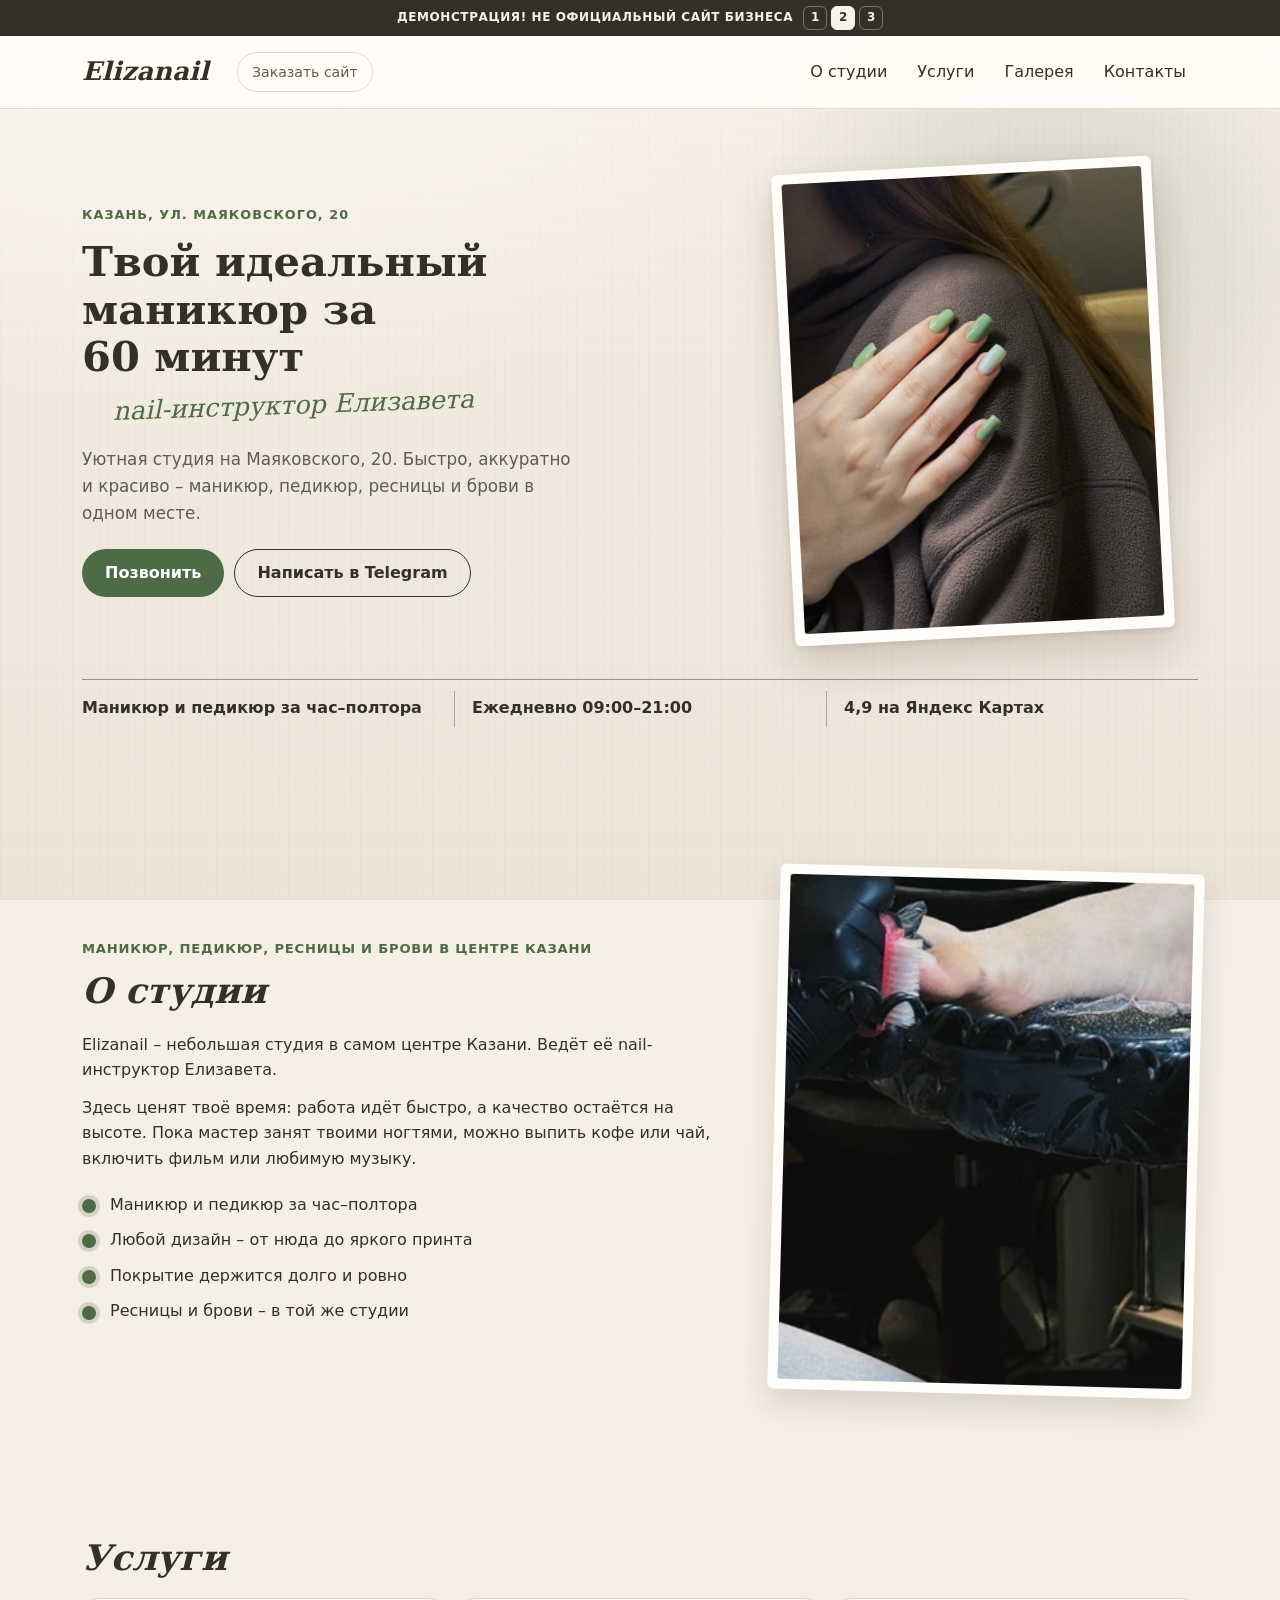
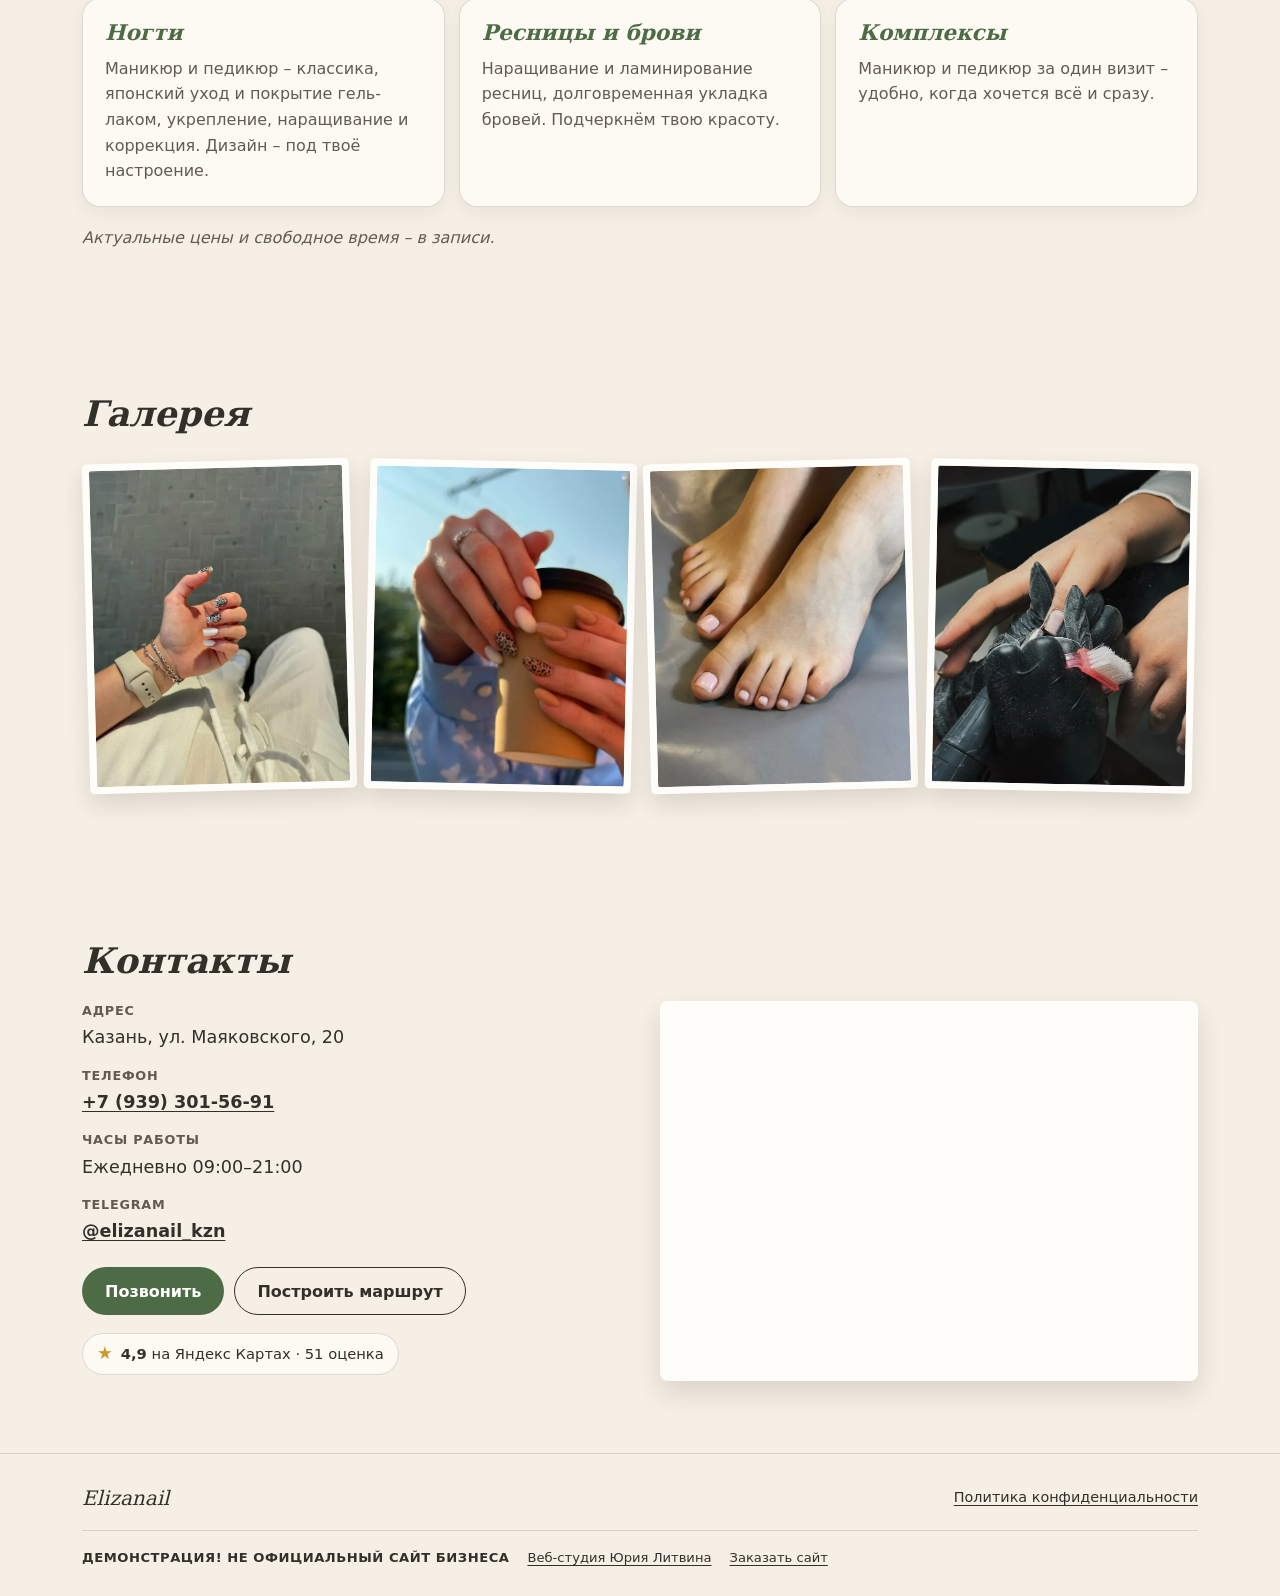
==== v2/index.html @ 74516c55 "Demo site" ====
<!DOCTYPE html>
<html lang="ru">
<head>
<meta charset="utf-8">
<meta name="viewport" content="width=device-width, initial-scale=1.0">
<meta name="robots" content="noindex, nofollow">
<title>Маникюр и педикюр в центре Казани – Elizanail</title>
<meta name="description"
  content="Elizanail – уютная студия в центре Казани на ул. Маяковского, 20: маникюр, педикюр, ресницы и брови. Быстро, аккуратно и красиво.">
<meta name="theme-color" content="#33302a">

<link rel="icon" sizes="any" href="../logos/favicon.ico">
<link rel="icon" type="image/png" sizes="32x32" href="../logos/favicon-32x32.png">
<link rel="apple-touch-icon" sizes="180x180" href="../logos/apple-touch-icon.png">
<link rel="preload" as="image" href="../images/work-manicure-sage-green.webp" type="image/webp">
<link rel="stylesheet" href="../css/fonts.css">
<link rel="stylesheet" href="../css/styles.css">
<link rel="stylesheet" href="../css/board.css">
</head>
<body class="board theme-sage">
<div class="board-glow" aria-hidden="true"></div>
<a class="skip-link" href="#main">К содержанию</a>

<div class="site-chrome">
  <div class="demo-strip">
    <p class="demo-phrase">ДЕМОНСТРАЦИЯ! НЕ ОФИЦИАЛЬНЫЙ САЙТ БИЗНЕСА</p>
    <nav class="variant-switch" aria-label="Варианты дизайна">
      <a href="../index.html" aria-label="Вариант 1">1</a>
      <a href="index.html" aria-current="page" aria-label="Вариант 2">2</a>
      <a href="../v3/index.html" aria-label="Вариант 3">3</a>
    </nav>
  </div>
  <header class="site-header">
    <div class="container header-row">
      <a class="brand" href="#top">Elizanail</a>
      <a class="order-link" href="https://litviniuv.ru/webstudio/order/?c=x4qm">Заказать сайт</a>
      <nav class="desk-nav" aria-label="Разделы">
        <ul>
          <li><a href="#about">О студии</a></li>
          <li><a href="#services">Услуги</a></li>
          <li><a href="#gallery">Галерея</a></li>
          <li><a href="#contacts">Контакты</a></li>
        </ul>
      </nav>
      <button class="menu-btn" type="button" aria-expanded="false" aria-controls="site-menu">Меню</button>
    </div>
  </header>
</div>

<div id="site-menu" class="site-menu" hidden>
  <nav class="menu-nav" aria-label="Меню">
    <ul>
      <li><a href="#about">О студии</a></li>
      <li><a href="#services">Услуги</a></li>
      <li><a href="#gallery">Галерея</a></li>
      <li><a href="#contacts">Контакты</a></li>
      <li><a class="menu-order" href="https://litviniuv.ru/webstudio/order/?c=x4qm">Заказать сайт</a></li>
    </ul>
  </nav>
  <div class="menu-contacts">
    <p>Казань, ул. Маяковского, 20</p>
    <p><a href="tel:+79393015691">+7 (939) 301-56-91</a></p>
  </div>
</div>

<main id="main">
  <section class="b-hero" id="top" aria-labelledby="hero-title">
    <div class="container b-hero-grid">
      <div class="b-hero-text">
        <p class="b-brow">Казань, ул. Маяковского, 20</p>
        <h1 id="hero-title">Твой идеальный маникюр за 60&nbsp;минут</h1>
        <p class="b-sign">nail-инструктор Елизавета</p>
        <p class="b-line">Уютная студия на Маяковского, 20. Быстро, аккуратно и красиво – маникюр, педикюр, ресницы и брови в одном месте.</p>
        <div class="hero-cta">
          <a class="btn btn-primary" href="tel:+79393015691">Позвонить</a>
          <a class="btn btn-ghost" href="https://t.me/elizanail_kzn" rel="noopener">Написать в Telegram</a>
        </div>
      </div>
      <figure class="b-photo">
        <div class="b-photo-tilt">
          <img src="../images/work-manicure-sage-green.webp" width="820" height="1021" alt="Маникюр гель-лаком шалфейно-зелёного цвета с одним перламутровым ногтем" fetchpriority="high">
        </div>
      </figure>
      <ul class="b-facts">
        <li>Маникюр и педикюр за час–полтора</li>
        <li>Ежедневно 09:00–21:00</li>
        <li>4,9 на Яндекс Картах</li>
      </ul>
    </div>
  </section>

  <section class="section about" id="about" aria-labelledby="about-title">
    <div class="container about-grid">
      <div class="about-text">
        <p class="kicker">Маникюр, педикюр, ресницы и брови в центре Казани</p>
        <h2 id="about-title">О студии</h2>
        <p>Elizanail – небольшая студия в самом центре Казани. Ведёт её nail-инструктор Елизавета.</p>
        <p>Здесь ценят твоё время: работа идёт быстро, а качество остаётся на высоте. Пока мастер занят твоими ногтями, можно выпить кофе или чай, включить фильм или любимую музыку.</p>
        <ul class="ticks">
          <li>Маникюр и педикюр за час–полтора</li>
          <li>Любой дизайн – от нюда до яркого принта</li>
          <li>Покрытие держится долго и ровно</li>
          <li>Ресницы и брови – в той же студии</li>
        </ul>
      </div>
      <figure class="about-photo">
        <img src="../images/interior-master-pedicure-process.webp" width="720" height="360" loading="lazy"
          alt="Аппаратный педикюр: руки мастера в перчатках обрабатывают стопу, на полке оборудование салона">
      </figure>
    </div>
  </section>

  <section class="section services" id="services" aria-labelledby="services-title">
    <div class="container">
      <h2 id="services-title">Услуги</h2>
      <ul class="service-grid">
        <li class="service-card">
          <h3>Ногти</h3>
          <p>Маникюр и педикюр – классика, японский уход и покрытие гель-лаком, укрепление, наращивание и коррекция. Дизайн – под твоё настроение.</p>
        </li>
        <li class="service-card">
          <h3>Ресницы и брови</h3>
          <p>Наращивание и ламинирование ресниц, долговременная укладка бровей. Подчеркнём твою красоту.</p>
        </li>
        <li class="service-card">
          <h3>Комплексы</h3>
          <p>Маникюр и педикюр за один визит – удобно, когда хочется всё и сразу.</p>
        </li>
      </ul>
      <p class="services-note">Актуальные цены и свободное время – в записи.</p>
    </div>
  </section>

  <section class="section gallery" id="gallery" aria-labelledby="gallery-title">
    <div class="container">
      <h2 id="gallery-title">Галерея</h2>
      <ul class="gallery-grid">
        <li><img src="../images/work-manicure-leopard-art.webp" width="600" height="800" loading="lazy"
          alt="Короткий маникюр с леопардовым дизайном и белыми акцентами"></li>
        <li><img src="../images/work-manicure-nude-leopard.webp" width="600" height="800" loading="lazy"
          alt="Нюдовый маникюр с леопардовым рисунком на двух ногтях"></li>
        <li><img src="../images/work-pedicure-milky.webp" width="600" height="649" loading="lazy"
          alt="Педикюр с молочным покрытием"></li>
        <li><img src="../images/work-manicure-process.webp" width="600" height="800" loading="lazy"
          alt="Мастер в перчатках обрабатывает ногти клиентки во время маникюра"></li>
      </ul>
    </div>
  </section>

  <section class="section contacts" id="contacts" aria-labelledby="contacts-title">
    <div class="container">
      <h2 id="contacts-title">Контакты</h2>
      <div class="contacts-grid">
        <div class="contacts-info">
          <dl class="facts">
            <div>
              <dt>Адрес</dt>
              <dd>Казань, ул. Маяковского, 20</dd>
            </div>
            <div>
              <dt>Телефон</dt>
              <dd><a href="tel:+79393015691">+7 (939) 301-56-91</a></dd>
            </div>
            <div>
              <dt>Часы работы</dt>
              <dd>Ежедневно 09:00–21:00</dd>
            </div>
            <div>
              <dt>Telegram</dt>
              <dd><a href="https://t.me/elizanail_kzn" rel="noopener">@elizanail_kzn</a></dd>
            </div>
          </dl>
          <div class="contacts-cta">
            <a class="btn btn-primary" href="tel:+79393015691">Позвонить</a>
            <a class="btn btn-ghost" href="https://yandex.ru/maps/?rtext=~55.789469%2C49.133958&amp;rtt=auto" rel="noopener">Построить маршрут</a>
          </div>
          <a class="rating" href="https://yandex.ru/maps/org/elizanail/170808890630/" rel="noopener">
            <span class="rating-star" aria-hidden="true">★</span>
            <span><strong>4,9</strong> на Яндекс Картах · 51 оценка</span>
          </a>
        </div>
        <div class="contacts-map">
          <iframe src="https://yandex.ru/map-widget/v1/?ll=49.133958%2C55.789469&amp;z=17&amp;l=map"
            title="Карта: Казань, ул. Маяковского, 20" loading="lazy" allowfullscreen></iframe>
        </div>
      </div>
    </div>
  </section>
</main>

<footer class="site-footer">
  <div class="container">
    <div class="footer-top">
      <span class="footer-brand">Elizanail</span>
      <a href="../privacy/">Политика конфиденциальности</a>
    </div>
    <p class="demo-line">
      <span>ДЕМОНСТРАЦИЯ! НЕ ОФИЦИАЛЬНЫЙ САЙТ БИЗНЕСА</span>
      <a href="https://litviniuv.ru/webstudio/">Веб-студия Юрия Литвина</a>
      <a href="https://litviniuv.ru/webstudio/order/?c=x4qm">Заказать сайт</a>
    </p>
  </div>
</footer>

<script src="../js/site.js"></script>
<script src="../js/board.js"></script>
</body>
</html>
---- css/fonts.css ----
/* System font stacks: no webfont files are shipped for this draft (fonts/ kept for the duty tree). */
:root {
  --font-body: system-ui, -apple-system, "Segoe UI", Roboto, "Helvetica Neue", Arial, "Noto Sans", sans-serif;
  --font-display: "Iowan Old Style", "Palatino Linotype", Palatino, Georgia, "Noto Serif", "DejaVu Serif", serif;
}
---- css/styles.css ----
:root {
  --bg: #f7f2ec;
  --surface: #fffdfa;
  --ink: #3b302d;
  --muted: #6b5d58;
  --line: #e4d9cf;
  --sage: #8fae7a;
  --sage-soft: #e3ebdb;
  --accent: #4d6b45;
  --accent-ink: #ffffff;
  --taupe: #5b4d4a;
  --radius: 18px;
  --chrome-h: 92px;
}

*, *::before, *::after { box-sizing: border-box; }

html {
  -webkit-text-size-adjust: 100%;
  scroll-padding-top: var(--chrome-h);
}

body {
  margin: 0;
  background: var(--bg);
  color: var(--ink);
  font-family: var(--font-body);
  font-size: 1rem;
  line-height: 1.6;
}

img { display: block; max-width: 100%; height: auto; }
a { color: inherit; }
h1, h2, h3 { font-family: var(--font-display); font-weight: 600; line-height: 1.15; margin: 0; }
p { margin: 0; }
ul { margin: 0; padding: 0; list-style: none; }
figure { margin: 0; }

:focus-visible { outline: 3px solid var(--accent); outline-offset: 3px; border-radius: 4px; }

.container { width: 100%; max-width: 1180px; margin: 0 auto; padding: 0 20px; }

.skip-link {
  position: absolute; left: 12px; top: -60px; z-index: 100;
  background: var(--ink); color: #fff; padding: 10px 16px; border-radius: 8px; text-decoration: none;
}
.skip-link:focus { top: 12px; }

/* ---------- chrome ---------- */
.site-chrome { position: sticky; top: 0; z-index: 50; }

.demo-strip {
  background: var(--ink);
  color: #f7f2ec;
  text-align: center;
  font-size: clamp(10px, 2.9vw, 12px);
  font-weight: 600;
  letter-spacing: .05em;
  line-height: 1.3;
  padding: 6px 10px;
}

.site-header { background: var(--surface); border-bottom: 1px solid var(--line); }

.header-row { display: flex; align-items: center; gap: 16px; min-height: 60px; }

.brand {
  font-family: var(--font-display);
  font-size: 1.4rem;
  font-weight: 600;
  font-style: italic;
  letter-spacing: .01em;
  text-decoration: none;
  color: var(--ink);
  line-height: 1;
  padding: 8px 0;
}

.order-link { display: none; }
.desk-nav { display: none; }

.menu-btn {
  margin-left: auto;
  min-height: 44px;
  min-width: 44px;
  padding: 0 18px;
  border: 1px solid var(--ink);
  border-radius: 999px;
  background: transparent;
  color: var(--ink);
  font: 600 .95rem/1 var(--font-body);
  cursor: pointer;
}
.menu-btn[aria-expanded="true"] { background: var(--ink); color: #fff; }

/* ---------- mobile menu ---------- */
.site-menu {
  position: fixed;
  left: 0; right: 0; bottom: 0;
  top: var(--chrome-h);
  z-index: 49;
  background: var(--surface);
  overflow-y: auto;
  overscroll-behavior: contain;
  display: flex;
  flex-direction: column;
  justify-content: space-between;
  padding: 12px 20px 28px;
}
.site-menu[hidden] { display: none; }
.menu-nav li { border-bottom: 1px solid var(--line); }
.menu-nav a {
  display: flex; align-items: center; min-height: 56px;
  font-family: var(--font-display); font-size: 1.35rem; text-decoration: none;
}
.menu-nav .menu-order { font-family: var(--font-body); font-size: 1rem; color: var(--muted); text-decoration: underline; text-underline-offset: 4px; }
.menu-contacts { margin-top: 28px; padding: 18px; background: var(--sage-soft); border-radius: var(--radius); color: var(--ink); }
.menu-contacts a { display: inline-flex; align-items: center; min-height: 44px; font-weight: 600; font-size: 1.1rem; }

html.menu-open, html.menu-open body { overflow: hidden; }
html.menu-open .site-chrome { position: fixed; left: 0; right: 0; top: 0; }

/* ---------- buttons ---------- */
.btn {
  display: inline-flex; align-items: center; justify-content: center;
  min-height: 48px; padding: 0 22px; border-radius: 999px;
  font-weight: 600; text-decoration: none; text-align: center; line-height: 1.2;
  border: 1.5px solid transparent;
}
.btn-primary { background: var(--accent); color: var(--accent-ink); }
.btn-primary:hover { background: #3f5a38; }
.btn-ghost { border-color: var(--ink); color: var(--ink); background: transparent; }
.btn-ghost:hover { background: var(--ink); color: #fff; }

/* ---------- hero ---------- */
.hero { padding: 24px 0 40px; }
.hero-grid { display: grid; gap: 24px; }
.kicker {
  font-size: .82rem; font-weight: 600; letter-spacing: .06em; text-transform: uppercase;
  color: var(--accent); margin-bottom: 12px;
}
.hero h1 { font-size: clamp(1.8rem, 1.2rem + 2.4vw, 2.5rem); max-width: 16ch; }
.lead { margin-top: 14px; font-size: 1.05rem; color: var(--muted); max-width: 46ch; }
.hero-cta { display: flex; flex-wrap: wrap; gap: 10px; margin-top: 22px; }
.hero-photo { border-radius: var(--radius); overflow: hidden; background: var(--sage-soft); }
.hero-photo img { width: 100%; aspect-ratio: 4 / 3; object-fit: cover; object-position: 50% 45%; }

/* ---------- sections ---------- */
.section { padding: 48px 0; }
.section h2 { font-size: clamp(1.6rem, 1.2rem + 1.6vw, 2.2rem); margin-bottom: 20px; }

.about { background: var(--surface); border-block: 1px solid var(--line); }
.about-grid { display: grid; gap: 28px; }
.about-text p + p { margin-top: 12px; }
.ticks { margin-top: 20px; display: grid; gap: 10px; }
.ticks li { position: relative; padding-left: 28px; }
.ticks li::before {
  content: ""; position: absolute; left: 0; top: .45em; width: 14px; height: 14px; border-radius: 50%;
  background: var(--sage); box-shadow: 0 0 0 4px var(--sage-soft);
}
.about-photo { border-radius: var(--radius); overflow: hidden; }
.about-photo img { width: 100%; aspect-ratio: 4 / 5; object-fit: cover; }

.service-grid { display: grid; gap: 14px; }
.service-card {
  background: var(--surface); border: 1px solid var(--line); border-radius: var(--radius);
  padding: 22px; display: flex; flex-direction: column; gap: 10px;
  border-top: 4px solid var(--sage);
}
.service-card h3 { font-size: 1.35rem; }
.service-card p { color: var(--muted); }
.services-note { margin-top: 18px; color: var(--muted); font-style: italic; }

.gallery { background: var(--surface); border-block: 1px solid var(--line); }
.gallery-grid { display: grid; grid-template-columns: repeat(2, minmax(0, 1fr)); gap: 8px; }
.gallery-grid li { border-radius: 12px; overflow: hidden; background: var(--sage-soft); }
.gallery-grid img { width: 100%; height: 100%; aspect-ratio: 4 / 5; object-fit: cover; }

.contacts-grid { display: grid; gap: 24px; }
.facts { margin: 0; display: grid; gap: 14px; }
.facts div { display: grid; gap: 2px; }
.facts dt { font-size: .8rem; font-weight: 600; letter-spacing: .06em; text-transform: uppercase; color: var(--muted); }
.facts dd { margin: 0; font-size: 1.1rem; }
.facts a { font-weight: 600; text-underline-offset: 3px; }
.contacts-cta { display: flex; flex-wrap: wrap; gap: 10px; margin-top: 22px; }
.rating {
  display: inline-flex; align-items: center; gap: 8px; margin-top: 18px;
  padding: 8px 14px; border: 1px solid var(--line); border-radius: 999px; background: var(--surface);
  text-decoration: none; font-size: .92rem; color: var(--ink);
}
.rating-star { color: #c99a2e; font-size: 1.1rem; line-height: 1; }
.contacts-map { border-radius: var(--radius); overflow: hidden; border: 1px solid var(--line); background: var(--sage-soft); aspect-ratio: 4 / 3; }
.contacts-map iframe { display: block; width: 100%; height: 100%; border: 0; }

/* ---------- footer ---------- */
.site-footer { background: var(--ink); color: #eadfd6; padding: 28px 0; font-size: .9rem; }
.footer-top { display: flex; flex-wrap: wrap; justify-content: space-between; align-items: center; gap: 10px 20px; padding-bottom: 16px; border-bottom: 1px solid rgba(255,255,255,.15); }
.footer-brand { font-family: var(--font-display); font-style: italic; font-size: 1.25rem; color: #fff; }
.site-footer a { color: #fff; text-underline-offset: 3px; }
.demo-line { display: flex; flex-wrap: wrap; gap: 6px 18px; padding-top: 16px; font-size: .82rem; }
.demo-line span { letter-spacing: .04em; font-weight: 600; }

/* ---------- simple pages ---------- */
.page-simple { min-height: 50vh; padding: 64px 0; }
.page-simple h1 { font-size: clamp(1.8rem, 1.2rem + 2vw, 2.4rem); margin-bottom: 16px; }
.page-simple p + p { margin-top: 14px; }
.back-link { display: inline-flex; align-items: center; min-height: 44px; font-weight: 600; }

/* ---------- breakpoints ---------- */
@media (min-width: 600px) {
  .container { padding: 0 32px; }
  .hero-photo img { aspect-ratio: 16 / 10; }
  .service-grid { grid-template-columns: repeat(3, minmax(0, 1fr)); }
  .gallery-grid { grid-template-columns: repeat(4, minmax(0, 1fr)); gap: 10px; }
}

@media (min-width: 900px) {
  .header-row { min-height: 72px; gap: 28px; }
  .brand { font-size: 1.6rem; }
  .order-link {
    display: inline-flex; align-items: center; min-height: 40px; padding: 0 14px;
    border: 1px solid var(--line); border-radius: 999px;
    font-size: .88rem; color: var(--muted); text-decoration: none;
  }
  .order-link:hover { color: var(--ink); border-color: var(--ink); }
  .desk-nav { display: block; margin-left: auto; }
  .desk-nav ul { display: flex; gap: 6px; }
  .desk-nav a {
    display: inline-flex; align-items: center; min-height: 44px; padding: 0 12px;
    text-decoration: none; font-weight: 500; border-radius: 999px;
  }
  .desk-nav a:hover { background: var(--sage-soft); }
  .menu-btn { display: none; }
  .site-menu { display: none; }

  .hero { padding: 48px 0 64px; }
  .hero-grid { grid-template-columns: 1.1fr .9fr; align-items: center; gap: 56px; }
  .hero-photo img { aspect-ratio: 4 / 5; max-height: 560px; }
  .lead { font-size: 1.12rem; }

  .section { padding: 72px 0; }
  .about-grid { grid-template-columns: 1.2fr .8fr; gap: 56px; align-items: center; }
  .contacts-grid { grid-template-columns: 1fr 1fr; gap: 40px; align-items: start; }
  .contacts-map { aspect-ratio: auto; height: 100%; min-height: 380px; }
}

/* ---------- demo variant switcher (inside demo strip) ---------- */
.demo-strip { display: flex; flex-wrap: wrap; justify-content: center; align-items: center; gap: 2px 10px; }
.demo-strip .demo-phrase { margin: 0; }
.variant-switch { display: inline-flex; align-items: center; gap: 4px; }
.variant-switch a {
  display: inline-flex; align-items: center; justify-content: center;
  min-width: 24px; min-height: 24px; padding: 0 4px; border-radius: 6px;
  color: #f7f2ec; text-decoration: none; font-weight: 600; letter-spacing: 0;
  border: 1px solid rgba(247, 242, 236, .35);
}
.variant-switch a:hover { border-color: #f7f2ec; }
.variant-switch a[aria-current="page"] { background: #f7f2ec; color: var(--ink); border-color: #f7f2ec; }
.variant-switch a:focus-visible { outline-color: #f7f2ec; }
---- css/board.css ----
/* Variants 2 and 3: "Имя почерком поверх услуги" – warm visit board across the whole page */
.board {
  --board: #f6eee4;
  --board-2: #efe3d5;
  --surface: rgba(255, 252, 247, .78);
  --line: rgba(92, 70, 52, .18);
  background-color: var(--board);
  background-image:
    radial-gradient(1200px 700px at 15% 0%, rgba(255, 255, 255, .55), transparent 60%),
    repeating-linear-gradient(90deg, rgba(120, 88, 60, .028) 0 1px, transparent 1px 9px),
    repeating-linear-gradient(0deg, rgba(120, 88, 60, .018) 0 1px, transparent 1px 13px),
    linear-gradient(180deg, var(--board), var(--board-2));
  background-attachment: fixed;
}
.theme-sage { --accent: #4d6b45; --accent-hover: #3f5a38; --glow: rgba(77, 107, 69, .20); --ink: #33302a; --muted: #625b52; --board: #f5efe6; --board-2: #ece4d7; }
.theme-caramel { --accent: #8a4a2e; --accent-hover: #743c24; --glow: rgba(138, 74, 46, .20); --ink: #3a2a20; --muted: #6a5546; --board: #f6ebdf; --board-2: #eedccb; }

.board .btn-primary:hover { background: var(--accent-hover); }
.board .kicker, .board .b-brow { color: var(--accent); }
.board .demo-strip { background: var(--ink); }

/* light spot following the pointer (static on touch) */
.board-glow {
  position: fixed; inset: 0; z-index: 0; pointer-events: none;
  background: radial-gradient(420px circle at var(--gx, 82%) var(--gy, 28%), var(--glow), transparent 70%);
}
.board main, .board .site-footer { position: relative; z-index: 1; }
.board .site-header { background: rgba(255, 252, 247, .97); }
.board .site-menu { background: var(--board); }

/* hero */
.b-hero { padding: 28px 0 44px; }
.b-hero-grid { display: grid; gap: 22px; }
.b-brow { font-size: .8rem; font-weight: 600; letter-spacing: .08em; text-transform: uppercase; margin-bottom: 12px; }
.b-hero h1 { font-size: clamp(1.8rem, 1.2rem + 2.4vw, 2.6rem); max-width: 15ch; }
.b-sign {
  margin: 10px 0 0 1.2em;
  font-family: var(--font-display); font-style: italic; font-size: clamp(1.25rem, 1rem + 1vw, 1.6rem);
  color: var(--accent); transform: rotate(-2deg); transform-origin: left center; display: inline-block;
}
.b-line { margin-top: 14px; color: var(--muted); font-size: 1.05rem; max-width: 46ch; }
.b-photo { justify-self: center; width: min(100%, 300px); }
.b-photo-tilt {
  --base-rot: -3deg;
  background: #fffdf9; padding: 10px 10px 12px; border-radius: 6px;
  box-shadow: 0 18px 40px rgba(60, 40, 25, .18), 0 2px 6px rgba(60, 40, 25, .12);
  transform: perspective(900px) rotateX(var(--rx, 0deg)) rotateY(var(--ry, 0deg)) rotate(calc(var(--base-rot) + var(--rz, 0deg)));
  transition: transform .3s ease-out;
}
.theme-caramel .b-photo-tilt { --base-rot: 3deg; }
.b-photo img { width: 100%; aspect-ratio: 4 / 5; object-fit: cover; border-radius: 3px; }

.b-facts { display: grid; gap: 0; margin-top: 6px; }
.b-facts li { position: relative; padding: 14px 0 12px; font-weight: 600; }
.b-facts li::before {
  content: ""; position: absolute; left: 0; right: 0; top: 0; height: 1px; background: var(--ink); opacity: .45;
  transform-origin: left center; animation: rule-draw .9s ease-out both;
}
.b-facts li:nth-child(2)::before { animation-delay: .25s; }
.b-facts li:nth-child(3)::before { animation-delay: .5s; }
@keyframes rule-draw { from { transform: scaleX(0); } to { transform: scaleX(1); } }

/* sections on the board */
.board .about, .board .gallery { background: transparent; border: 0; }
.board .section h2 { font-style: italic; }
.board .service-card { background: var(--surface); border-color: var(--line); border-top: 1px solid var(--line); box-shadow: 0 6px 18px rgba(60, 40, 25, .06); }
.board .service-card h3 { font-style: italic; color: var(--accent); }
.board .ticks li::before { background: var(--accent); box-shadow: 0 0 0 4px var(--glow); }
.board .about-photo { background: #fffdf9; padding: 10px; border-radius: 6px; transform: rotate(1.5deg); box-shadow: 0 14px 30px rgba(60, 40, 25, .15); }
.board .about-photo img { border-radius: 3px; }
.board .gallery-grid { gap: 14px; padding: 6px 4px; }
.board .gallery-grid li { background: #fffdf9; padding: 7px; border-radius: 5px; box-shadow: 0 10px 22px rgba(60, 40, 25, .14); transform: rotate(-1.5deg); }
.board .gallery-grid li:nth-child(even) { transform: rotate(1.2deg); }
.board .gallery-grid img { border-radius: 2px; }
.board .rating { background: var(--surface); }
.board .contacts-map { background: #fffdf9; padding: 8px; border-radius: 8px; border: 0; box-shadow: 0 12px 26px rgba(60, 40, 25, .14); }
.board .contacts-map iframe { border-radius: 4px; }
.board .site-footer { background: transparent; color: var(--ink); border-top: 1px solid var(--line); }
.board .site-footer a, .board .footer-brand { color: var(--ink); }
.board .footer-top { border-bottom-color: var(--line); }

@media (min-width: 600px) {
  .b-photo { width: min(100%, 340px); }
  .b-facts { grid-template-columns: repeat(3, minmax(0, 1fr)); }
  .b-facts li { padding: 16px 18px 12px; }
  .b-facts li:first-child { padding-left: 0; }
  .b-facts li + li::after {
    content: ""; position: absolute; left: 0; top: 12px; bottom: 6px; width: 1px; background: var(--ink); opacity: .35;
    transform-origin: top center; animation: rule-draw-v .7s ease-out both; animation-delay: .9s;
  }
  @keyframes rule-draw-v { from { transform: scaleY(0); } to { transform: scaleY(1); } }
}

@media (min-width: 900px) {
  .b-hero { padding: 56px 0 64px; }
  .b-hero-grid { grid-template-columns: 1.15fr .85fr; column-gap: 56px; row-gap: 36px; align-items: center; }
  .b-photo { grid-column: 2; grid-row: 1; width: min(100%, 380px); }
  .b-facts { grid-column: 1 / -1; }
}

@media (prefers-reduced-motion: reduce) {
  .b-facts li::before, .b-facts li + li::after { animation: none; }
  .b-photo-tilt { transition: none; }
}

/* variant 3 accents: larger handwritten note with a drawn underline, bigger tilted photos */
.theme-caramel .b-hero h1 { max-width: 18ch; }
.theme-caramel .b-sign { font-size: clamp(1.2rem, 0.85rem + 1.6vw, 2rem); padding-bottom: 6px; position: relative; }
.theme-caramel .b-sign::after {
  content: ""; position: absolute; left: -4px; right: -8px; bottom: 0; height: 8px;
  border-bottom: 2px solid var(--accent); border-radius: 0 0 50% 50% / 0 0 100% 100%;
  transform-origin: left center; animation: rule-draw 1s ease-out .4s both;
}
.theme-caramel .gallery-grid li { transform: rotate(2deg); }
.theme-caramel .gallery-grid li:nth-child(even) { transform: rotate(-2.2deg); }
.theme-caramel .about-photo { transform: rotate(-2deg); }
@media (min-width: 900px) {
  .theme-caramel .b-photo { width: min(100%, 420px); }
}
@media (prefers-reduced-motion: reduce) {
  .theme-caramel .b-sign::after { animation: none; }
}
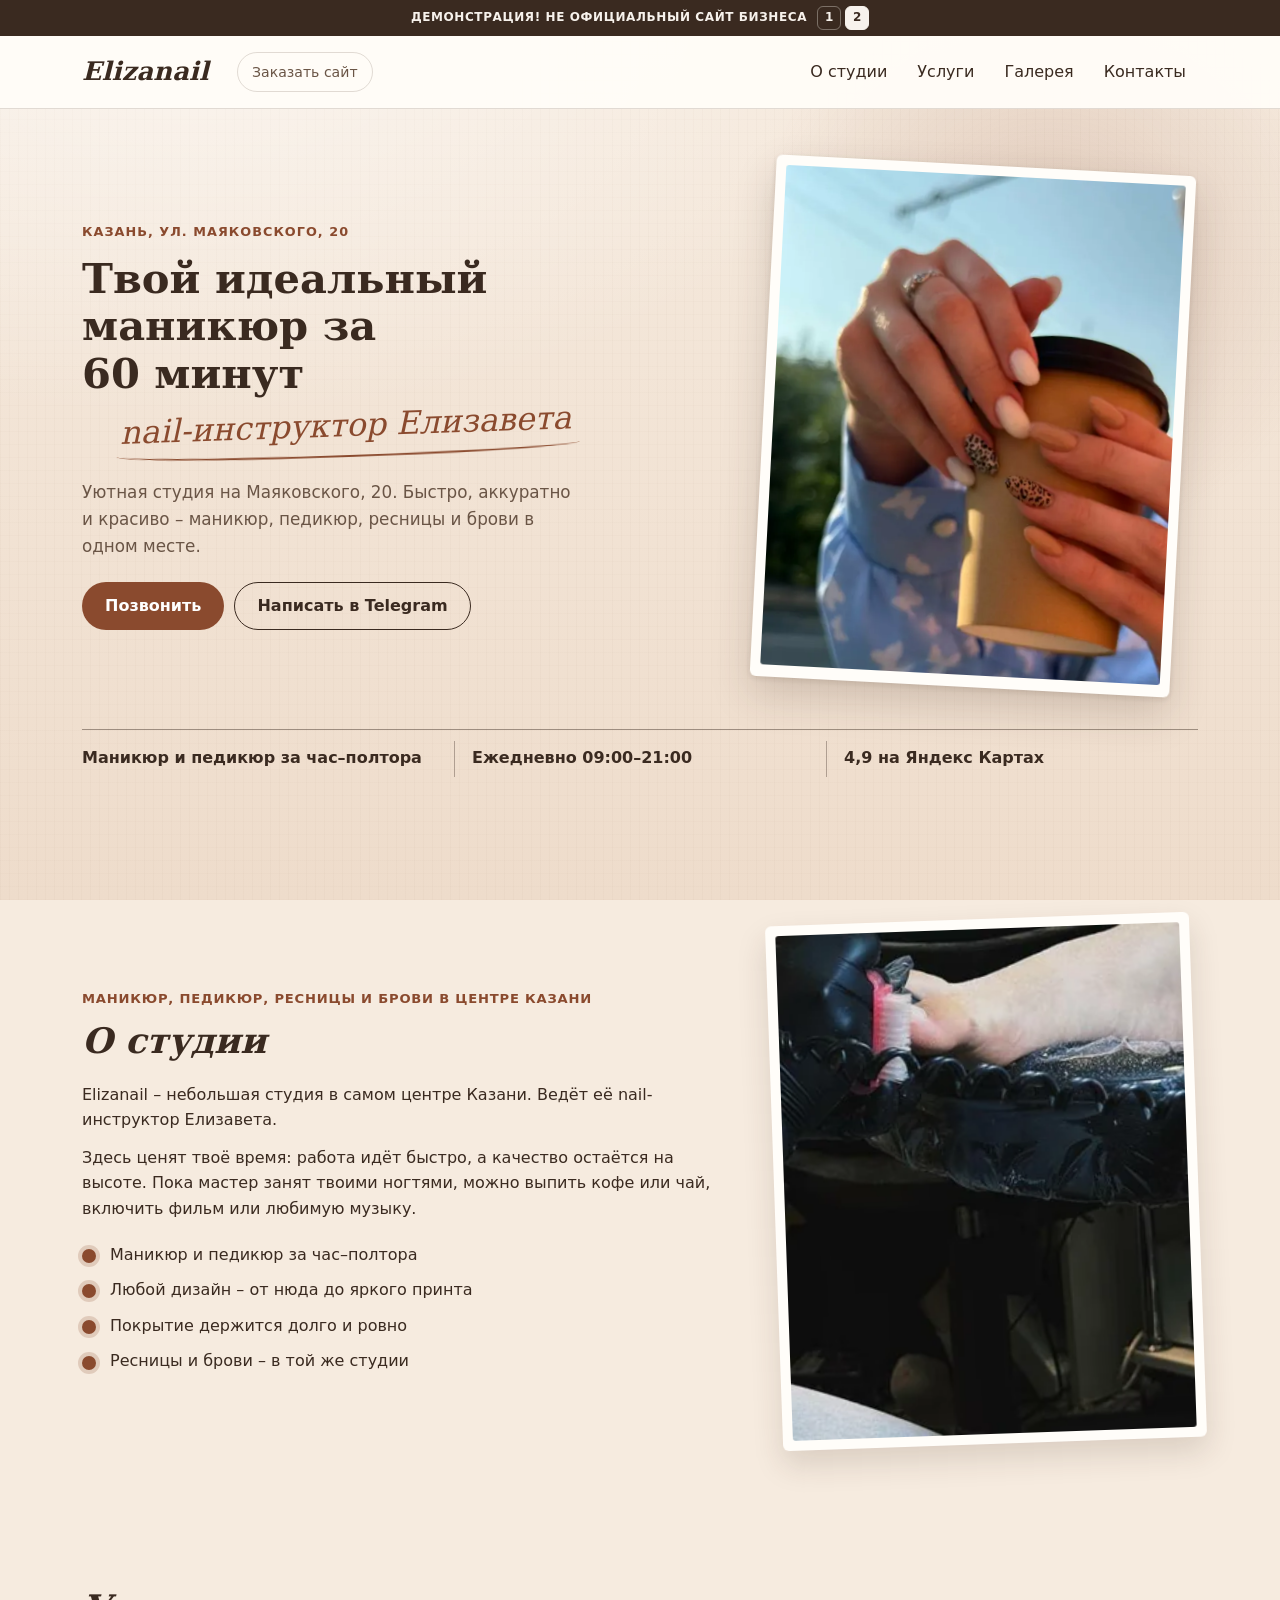
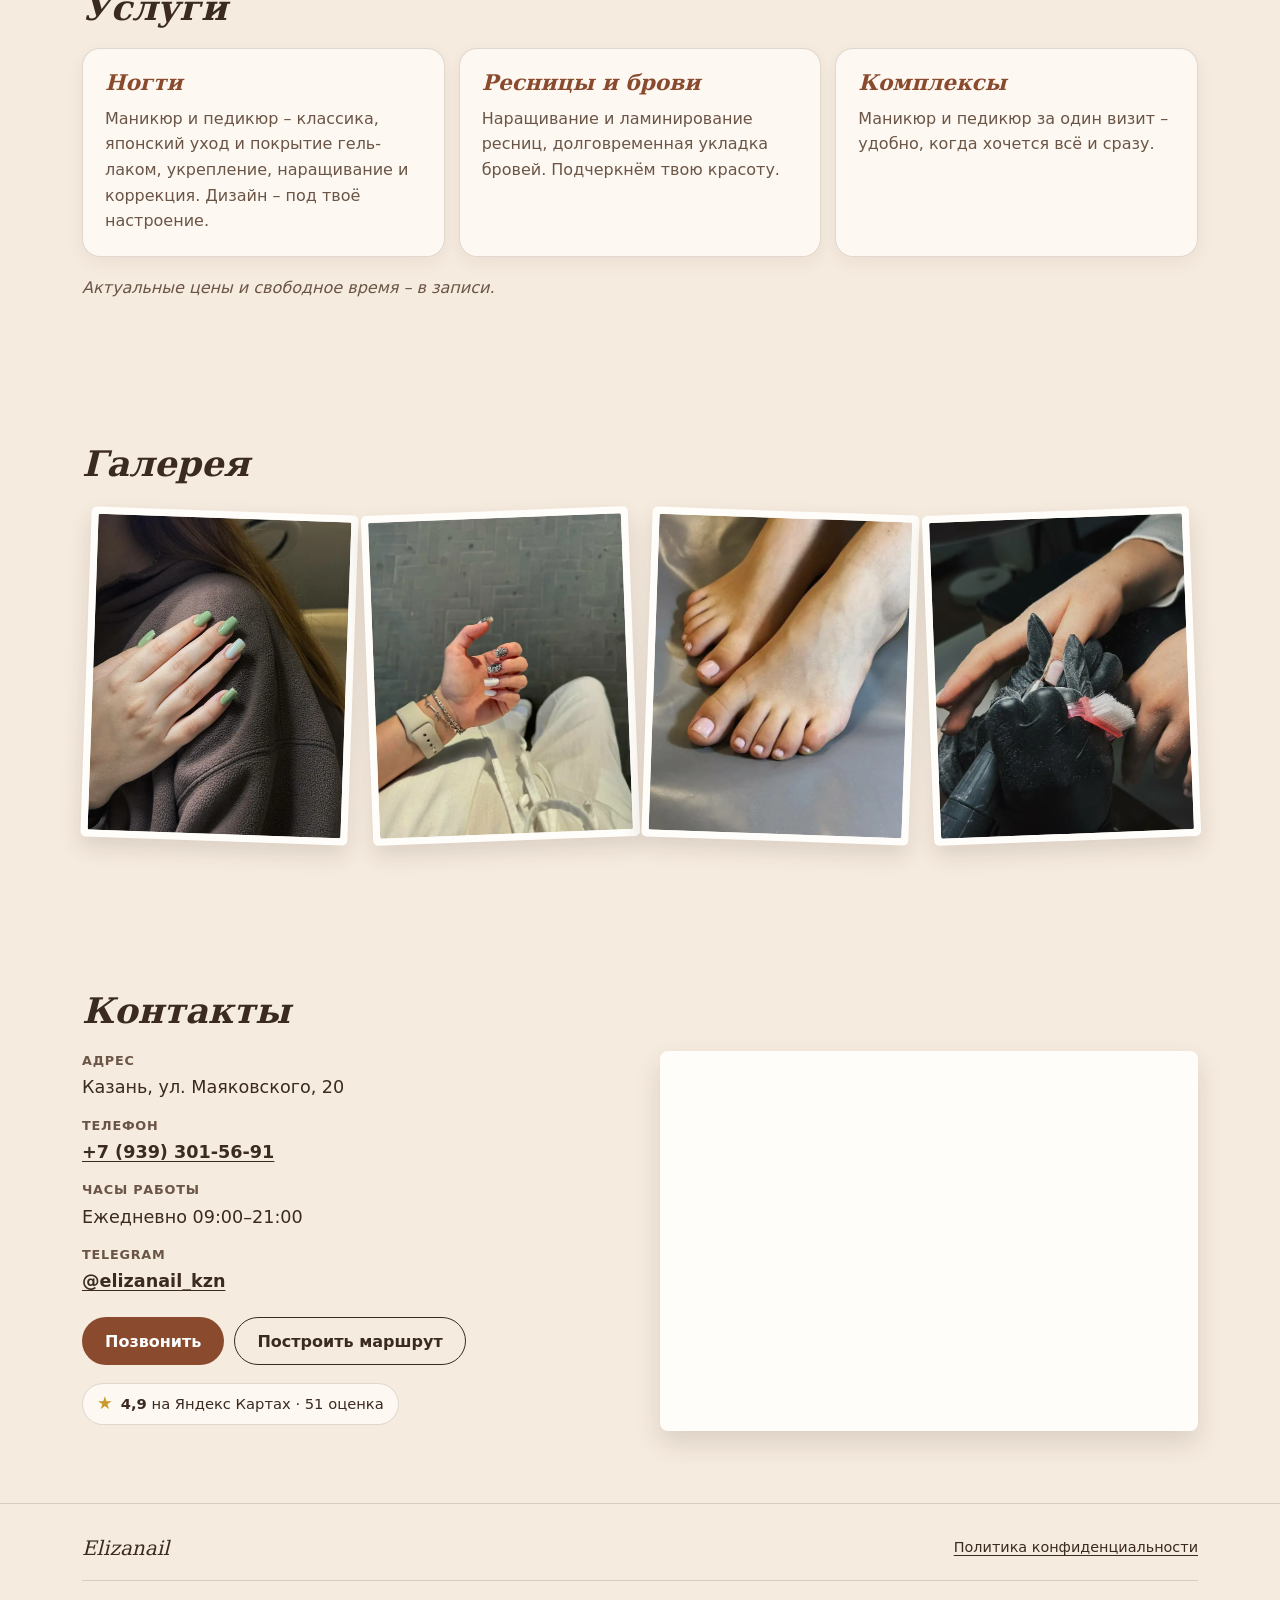
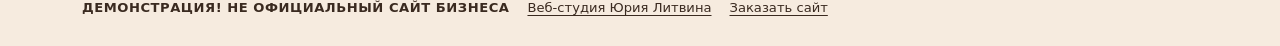
==== commit 4abc815d: "Demo site" ====
--- a/v2/index.html
+++ b/v2/index.html
@@ -7,17 +7,17 @@
 <title>Маникюр и педикюр в центре Казани – Elizanail</title>
 <meta name="description"
   content="Elizanail – уютная студия в центре Казани на ул. Маяковского, 20: маникюр, педикюр, ресницы и брови. Быстро, аккуратно и красиво.">
-<meta name="theme-color" content="#33302a">
+<meta name="theme-color" content="#3a2a20">
 
 <link rel="icon" sizes="any" href="../logos/favicon.ico">
 <link rel="icon" type="image/png" sizes="32x32" href="../logos/favicon-32x32.png">
 <link rel="apple-touch-icon" sizes="180x180" href="../logos/apple-touch-icon.png">
-<link rel="preload" as="image" href="../images/work-manicure-sage-green.webp" type="image/webp">
+<link rel="preload" as="image" href="../images/work-manicure-nude-leopard.webp" type="image/webp">
 <link rel="stylesheet" href="../css/fonts.css">
 <link rel="stylesheet" href="../css/styles.css">
 <link rel="stylesheet" href="../css/board.css">
 </head>
-<body class="board theme-sage">
+<body class="board theme-caramel">
 <div class="board-glow" aria-hidden="true"></div>
 <a class="skip-link" href="#main">К содержанию</a>
 
@@ -27,7 +27,6 @@
     <nav class="variant-switch" aria-label="Варианты дизайна">
       <a href="../index.html" aria-label="Вариант 1">1</a>
       <a href="index.html" aria-current="page" aria-label="Вариант 2">2</a>
-      <a href="../v3/index.html" aria-label="Вариант 3">3</a>
     </nav>
   </div>
   <header class="site-header">
@@ -78,7 +77,7 @@
       </div>
       <figure class="b-photo">
         <div class="b-photo-tilt">
-          <img src="../images/work-manicure-sage-green.webp" width="820" height="1021" alt="Маникюр гель-лаком шалфейно-зелёного цвета с одним перламутровым ногтем" fetchpriority="high">
+          <img src="../images/work-manicure-nude-leopard.webp" width="600" height="800" alt="Нюдовый маникюр с леопардовым рисунком на двух ногтях" fetchpriority="high">
         </div>
       </figure>
       <ul class="b-facts">
@@ -135,10 +134,10 @@
     <div class="container">
       <h2 id="gallery-title">Галерея</h2>
       <ul class="gallery-grid">
+        <li><img src="../images/work-manicure-sage-green.webp" width="820" height="1021" loading="lazy"
+          alt="Маникюр гель-лаком шалфейно-зелёного цвета с одним перламутровым ногтем"></li>
         <li><img src="../images/work-manicure-leopard-art.webp" width="600" height="800" loading="lazy"
           alt="Короткий маникюр с леопардовым дизайном и белыми акцентами"></li>
-        <li><img src="../images/work-manicure-nude-leopard.webp" width="600" height="800" loading="lazy"
-          alt="Нюдовый маникюр с леопардовым рисунком на двух ногтях"></li>
         <li><img src="../images/work-pedicure-milky.webp" width="600" height="649" loading="lazy"
           alt="Педикюр с молочным покрытием"></li>
         <li><img src="../images/work-manicure-process.webp" width="600" height="800" loading="lazy"
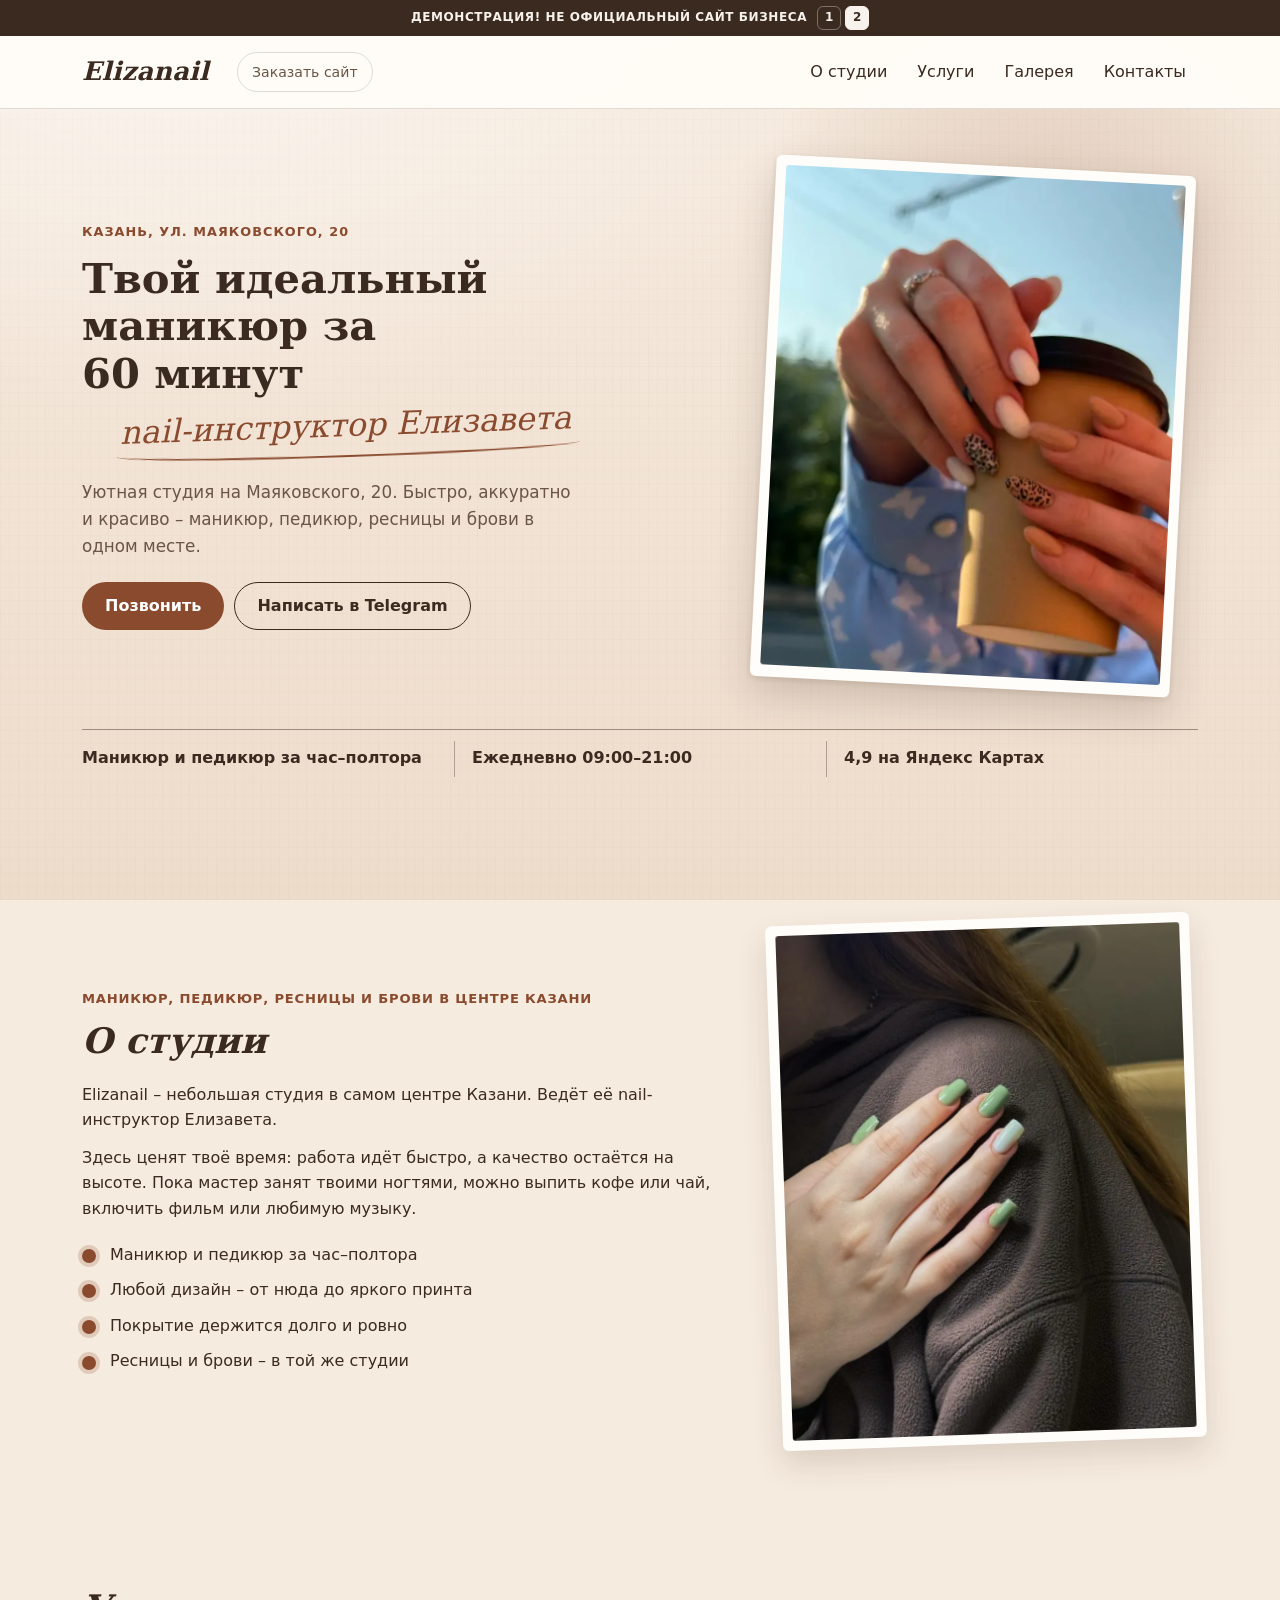
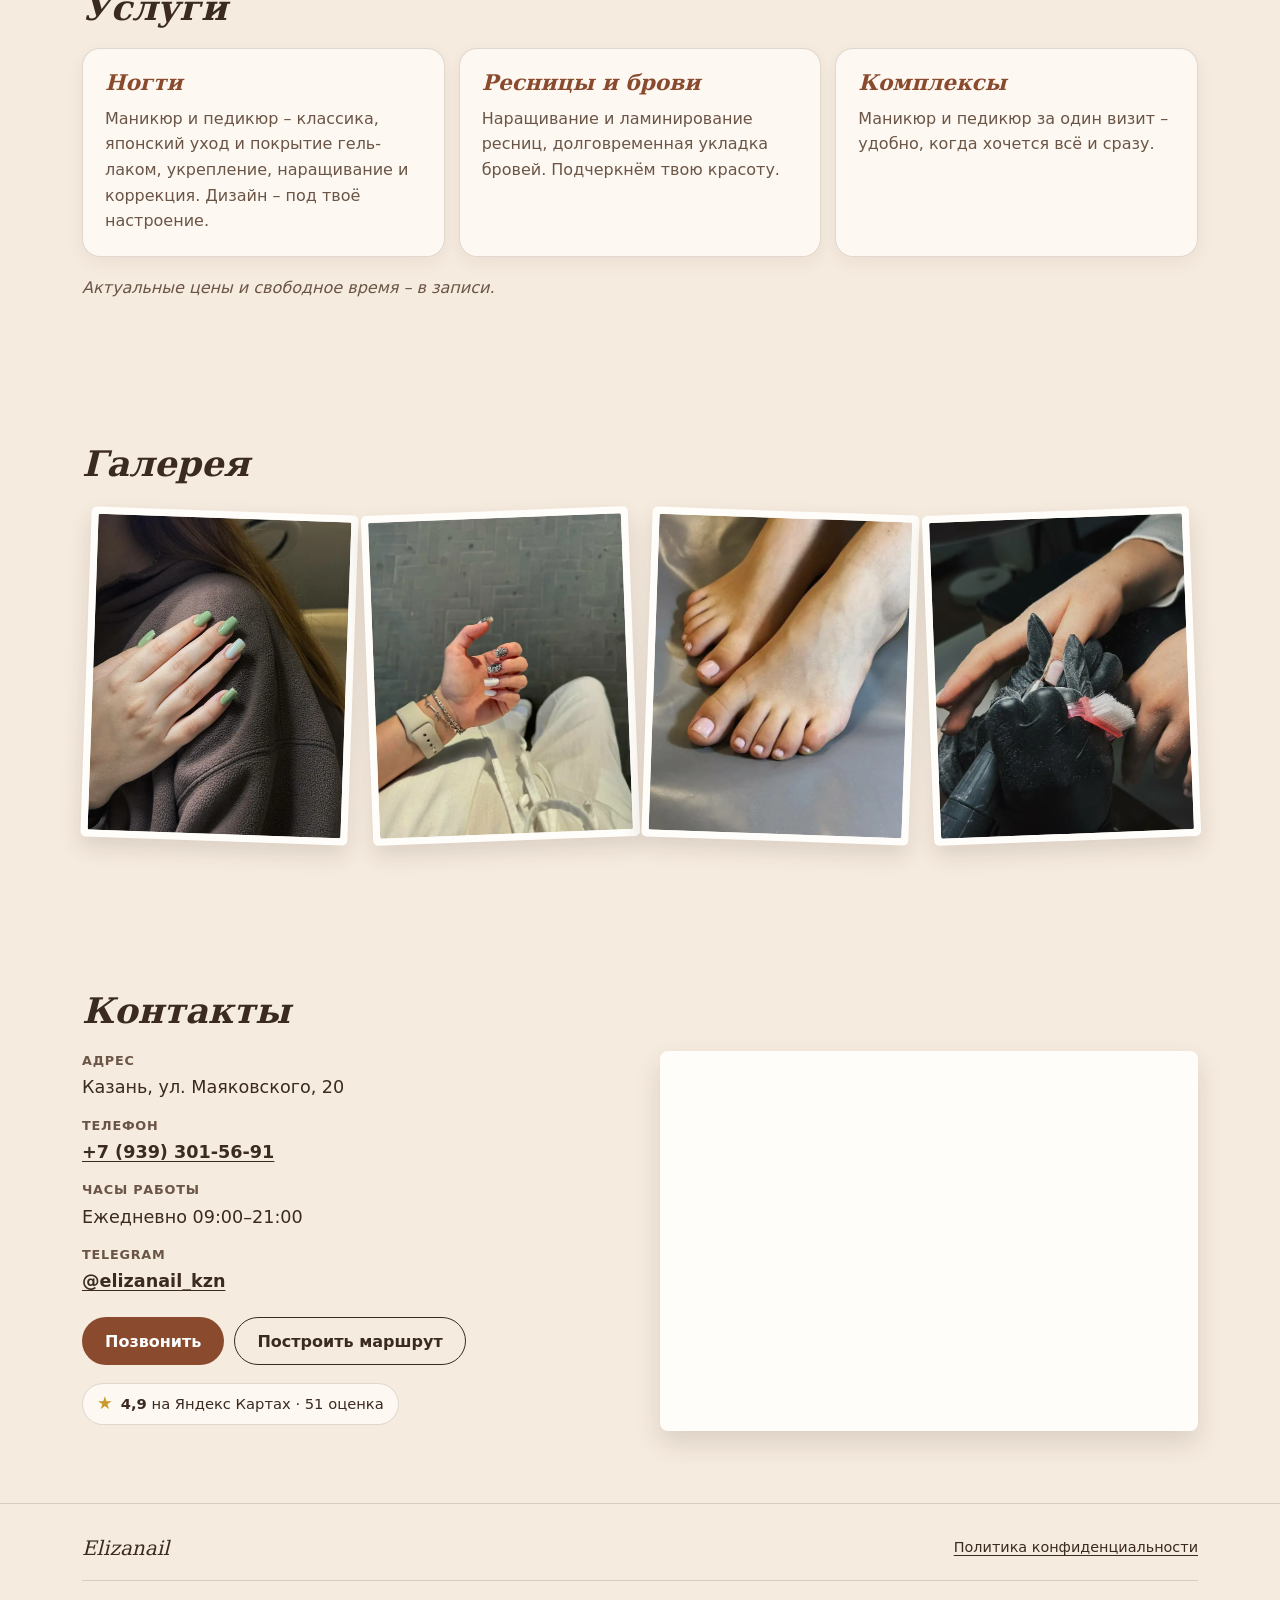
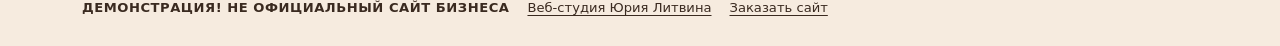
==== commit 2f4ec10d: "Demo site" ====
--- a/v2/index.html
+++ b/v2/index.html
@@ -103,8 +103,8 @@
         </ul>
       </div>
       <figure class="about-photo">
-        <img src="../images/interior-master-pedicure-process.webp" width="720" height="360" loading="lazy"
-          alt="Аппаратный педикюр: руки мастера в перчатках обрабатывают стопу, на полке оборудование салона">
+        <img src="../images/work-manicure-sage-green.webp" width="820" height="1021" loading="lazy"
+          alt="Маникюр гель-лаком шалфейно-зелёного цвета с одним перламутровым ногтем">
       </figure>
     </div>
   </section>
